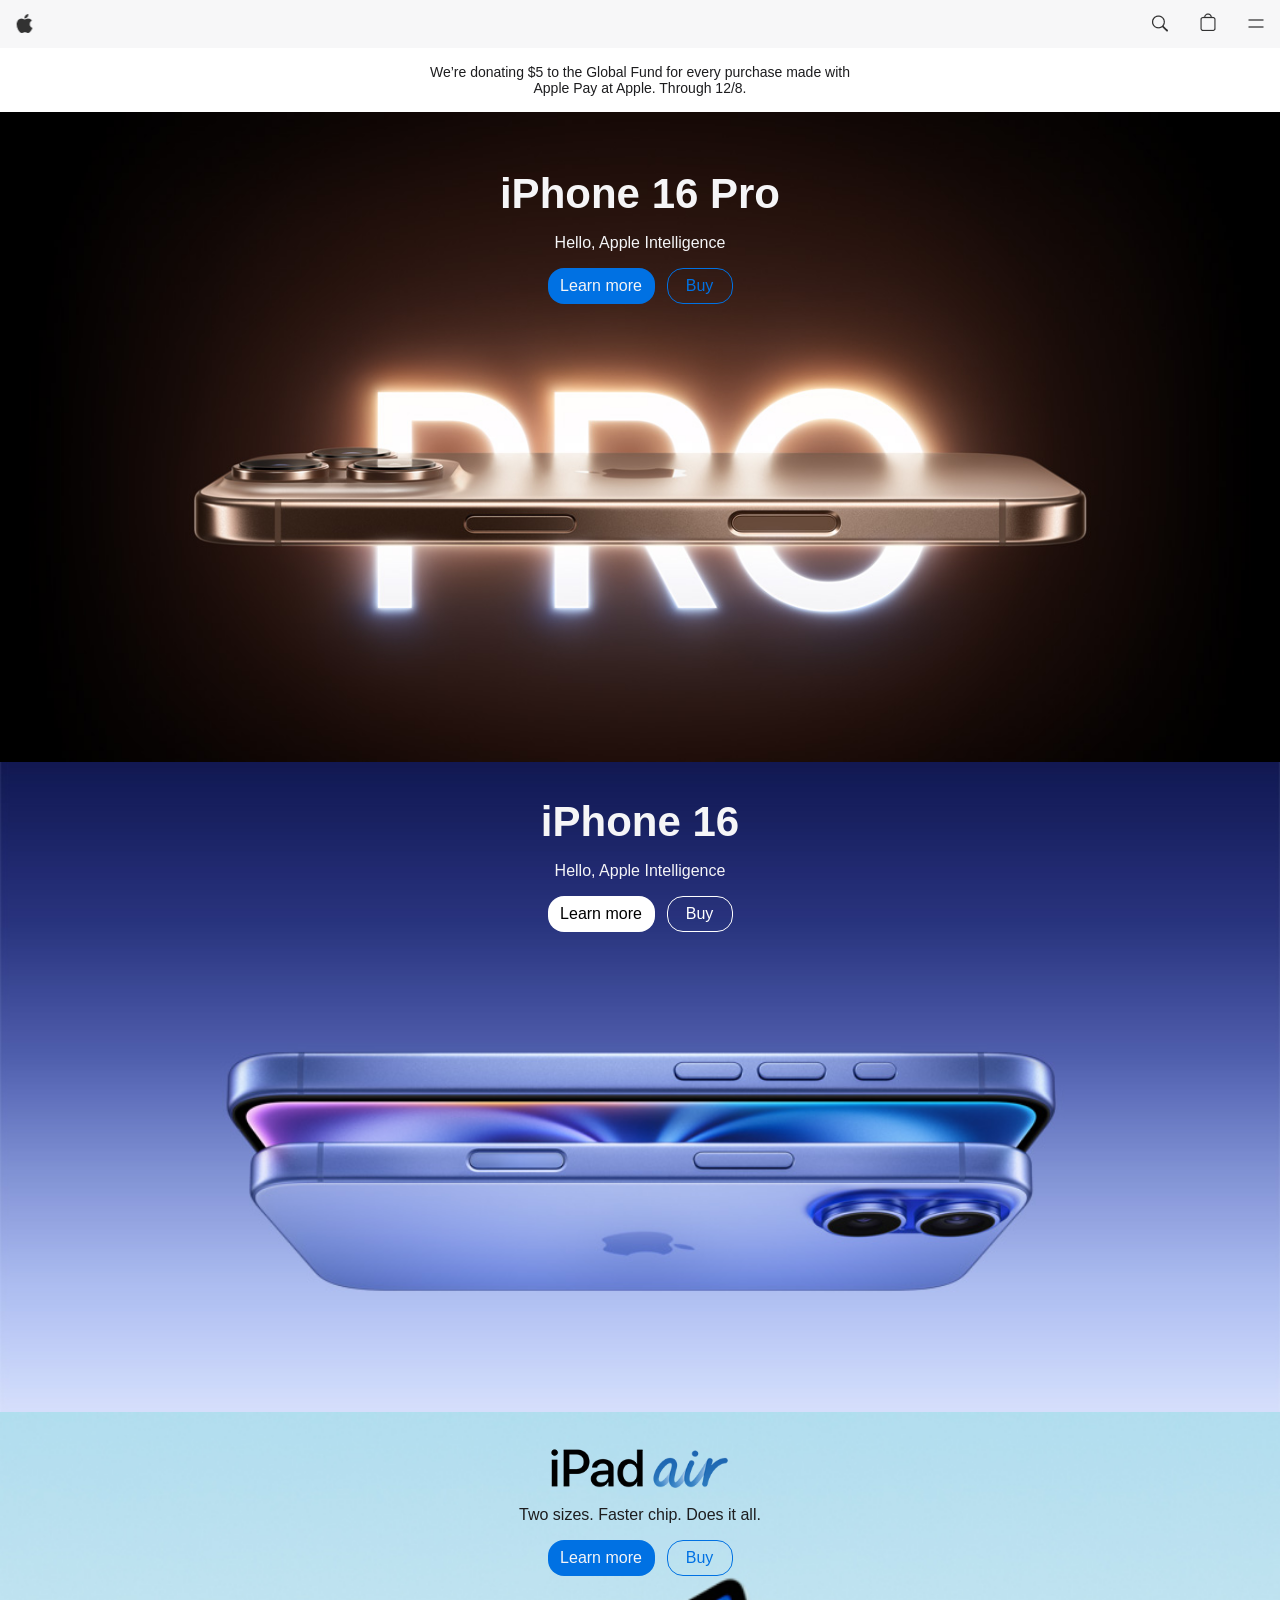
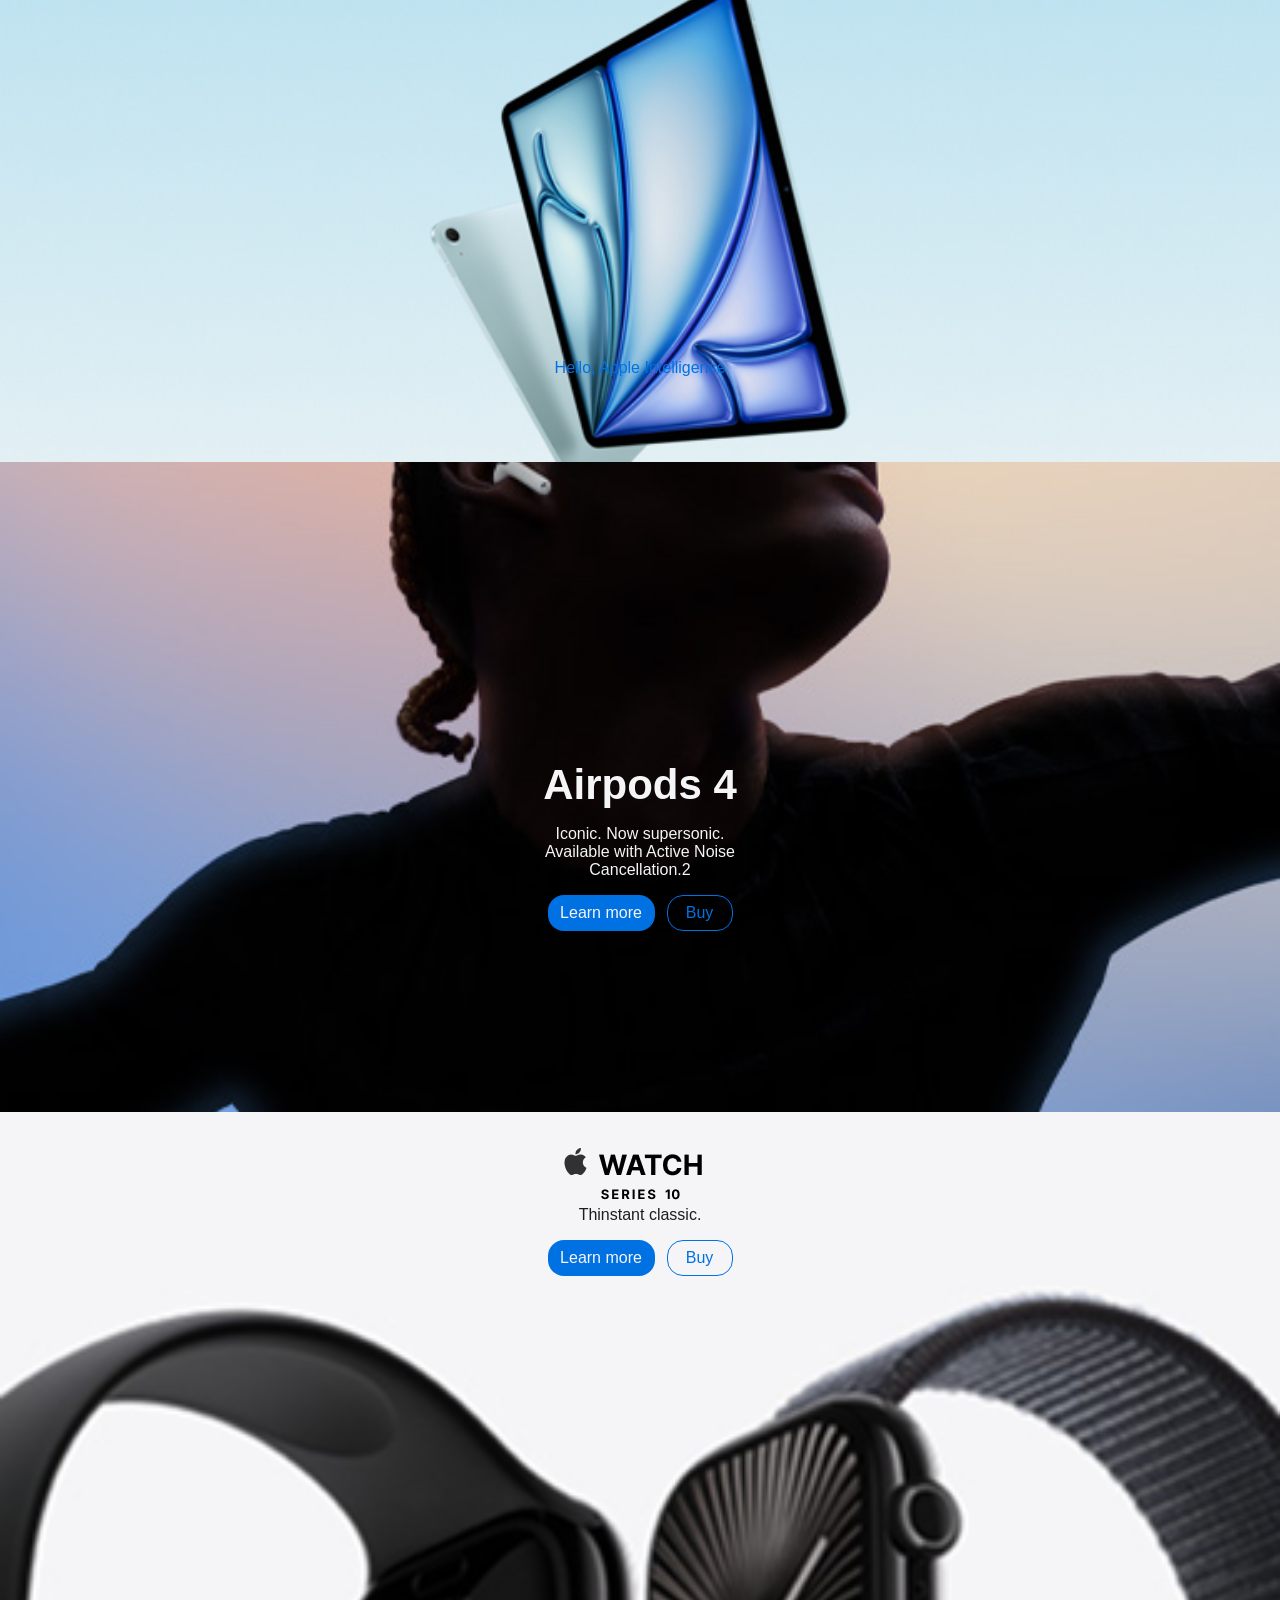
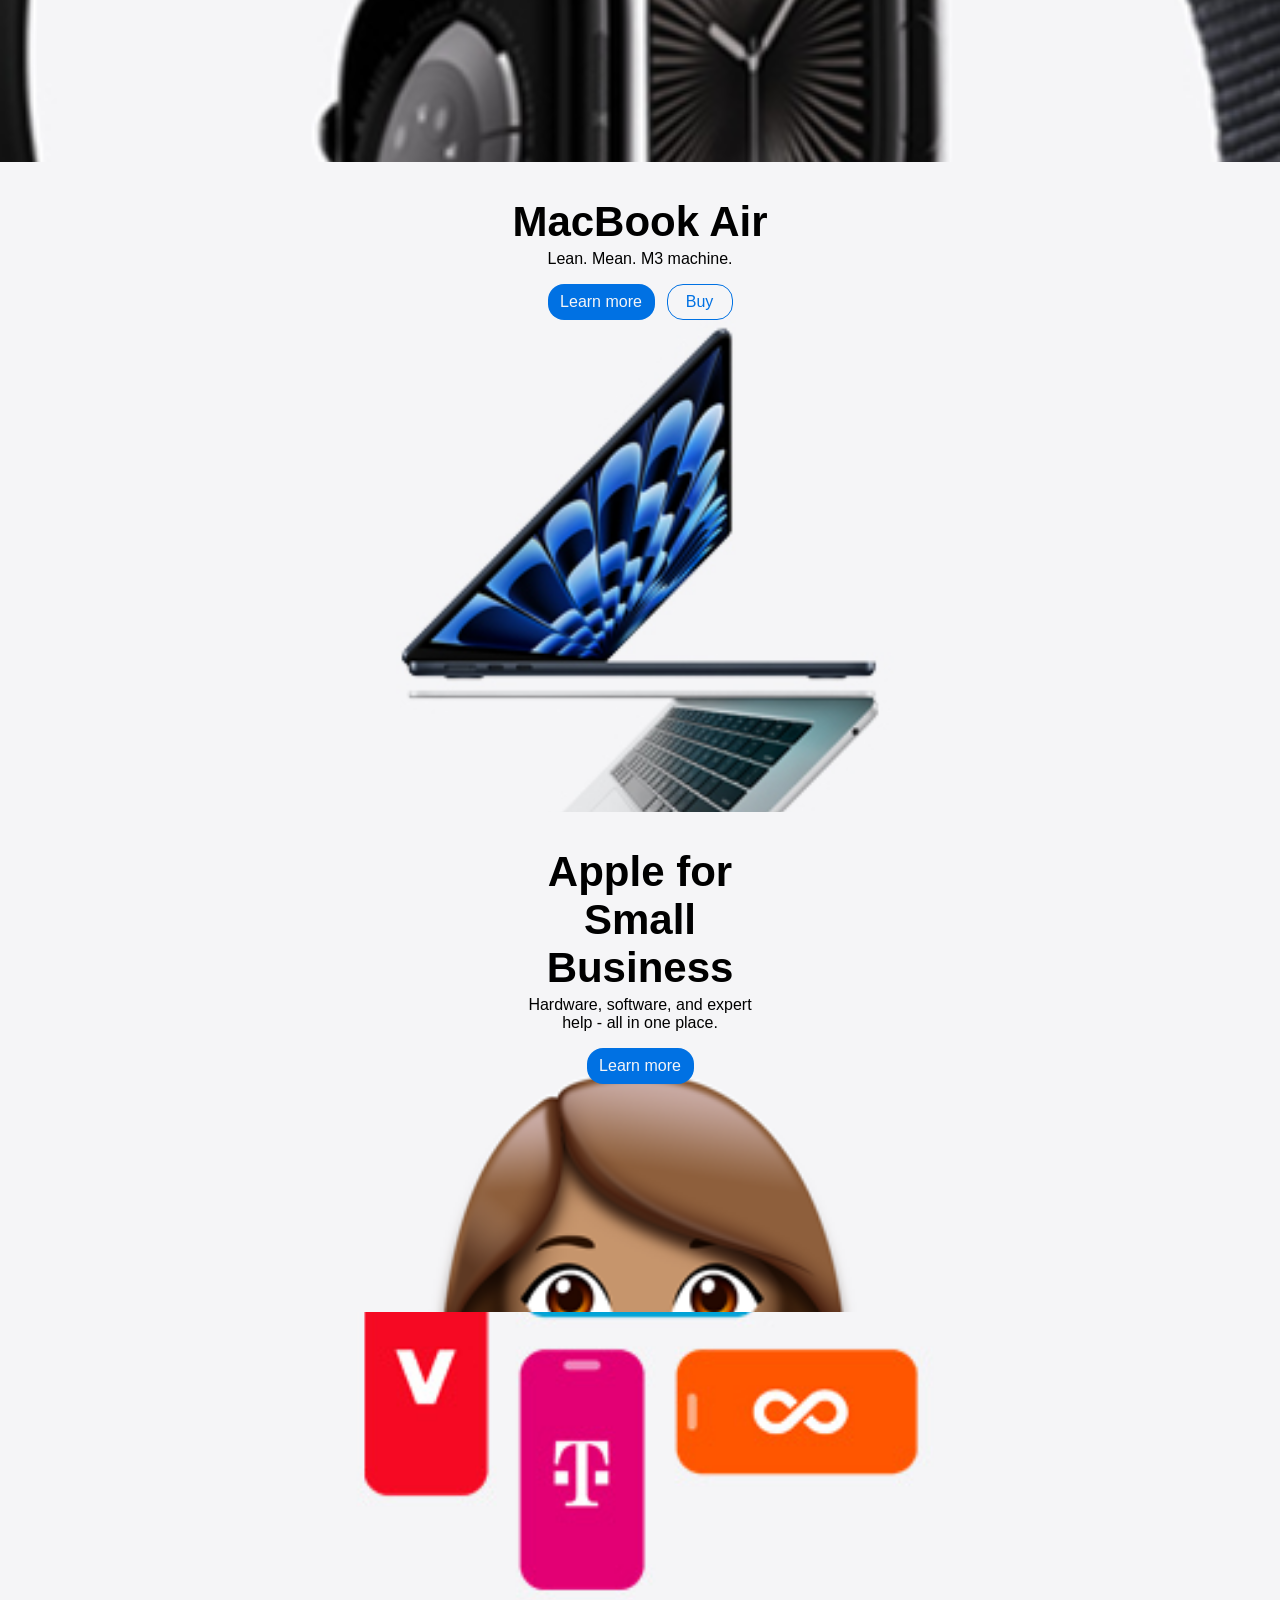
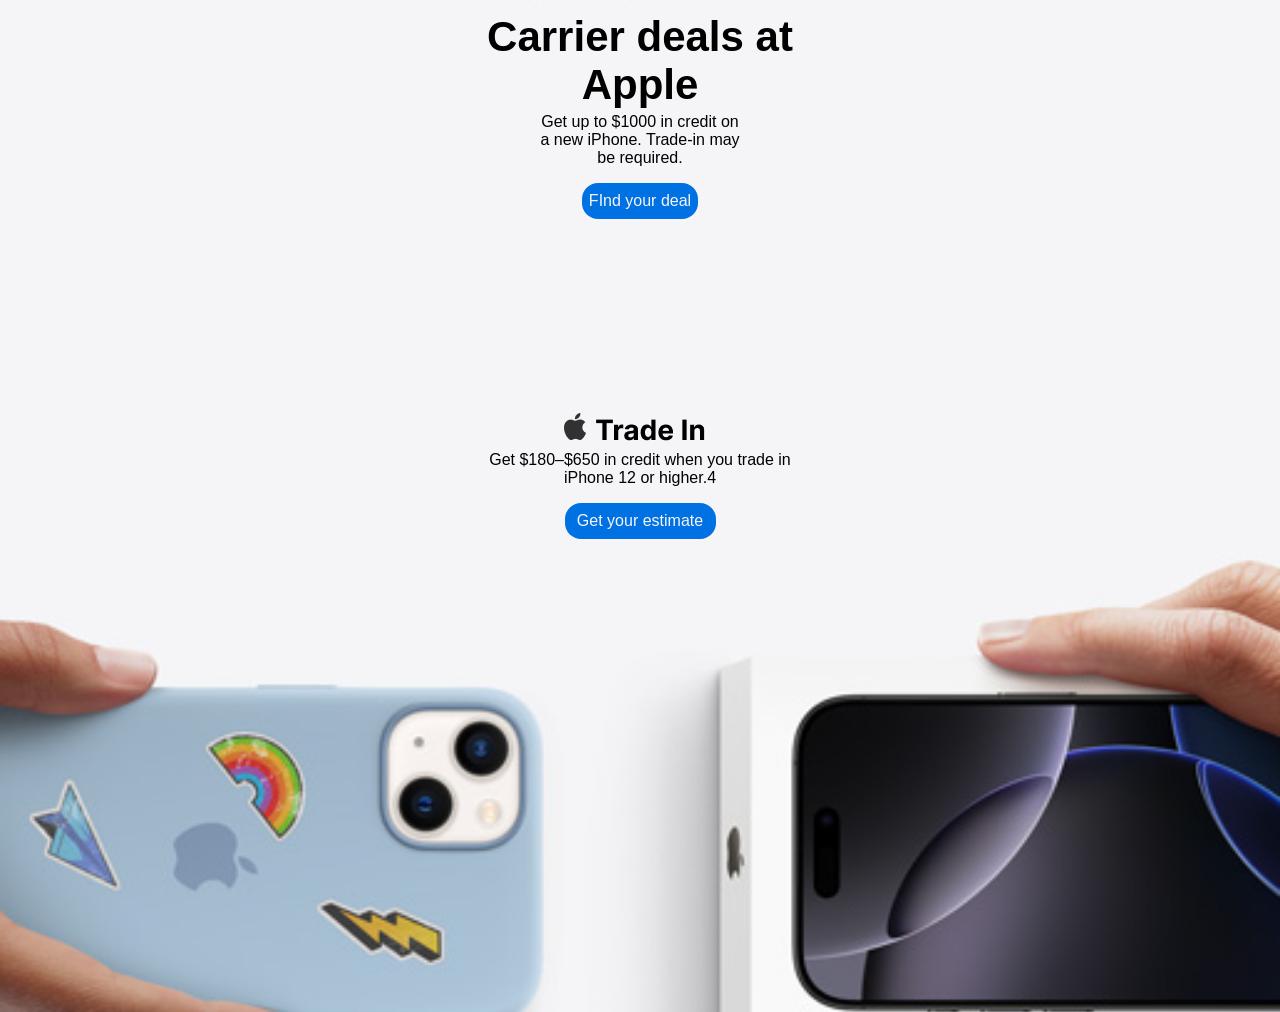
==== index.html @ 59b1d2ef "responsive" ====
<!DOCTYPE html>
<html lang="en">
  <head>
    <meta charset="UTF-8" />
    <meta name="viewport" content="width=device-width, initial-scale=1.0" />
    <title>Apple Web Application</title>
    <link rel="stylesheet" href="style.css" />
  </head>

  <body class="inter">
    <!-- NAVIGATION -->
    <div class="navigation">
      <img src="images/apple.png" alt="apple-logo" width="48px" height="48px" />
      <ul class="nav-menu">
        <li>Store</li>
        <li>Mac</li>
        <li>iPad</li>
        <li>iPhone</li>
        <li>Watch</li>
        <li>Vision</li>
        <li>Airpods</li>
        <li>TV & Home</li>
        <li>Entertainment</li>
        <li>Accessories</li>
        <li>Support</li>
      </ul>
      <div class="overlay">
        <img src="images/search.png" alt="search" width="48px" height="48px" />
        <img src="images/Item.png" alt="item" width="48px" height="48px" />
        <img
          src="images/lines.png"
          alt="lines"
          width="48px"
          height="48px"
          class="lines"
        />
      </div>
    </div>

    <!-- SECTION-1 -->
    <div class="section-1">
      <p>
        We’re donating $5 to the Global Fund for every purchase made with
        Apple Pay at Apple. Through 12/8.
      </p>
    </div>

    <!-- <div class="grid-container"> -->
      <!--SECTION-2 -->
      <div class="section-2">
        <div class="content-2">
          <h3>iPhone 16 Pro</h3>
          <p>Hello, Apple Intelligence</p>
        </div>
        <div class="button">
          <p class="learn">Learn more</p>
          <p class="buy">Buy</p>
        </div>
      </div>
      <!-- SECTION-3 -->
      <div class="section-3">
        <div class="content-3">
          <h3>iPhone 16</h3>
          <p>Hello, Apple Intelligence</p>
        </div>
        <div class="button">
          <p class="learn-3">Learn more</p>
          <p class="buy-3">Buy</p>
        </div>
      </div>
      <!--SECTION-4 -->
      <div class="section-4">
        <div class="content-4">
          <img
            src="images/ipad-air.png"
            alt="iPad-air"
            width="180px"
            height="42px"
          />
          <p>Two sizes. Faster chip. Does it all.</p>
        </div>
        <div class="button">
          <p class="learn">Learn more</p>
          <p class="buy">Buy</p>
        </div>
        <div class="hello-4">
          <p>Hello, Apple Intelligence</p>
        </div>

        <div class="subcontent-4">
          <div class="subcontent-4">
            <h3>Gift magic.</h3>
            <p>Make their holiday wish come true.</p>
          </div>
          <div class="button">
            <p class="learn-4">Shop gifts</p>
          </div>
        </div>
      </div>
      <!--SECTION-5 -->
      <div class="section-5">
        <div class="content-5">
          <h3>Airpods 4</h3>
          <p>
            Iconic. Now supersonic. Available with Active Noise Cancellation.2
          </p>
        </div>
        <div class="button">
          <p class="learn">Learn more</p>
          <p class="buy">Buy</p>
        </div>
        <!-- hidden airpods -->
        <div class="subcontent-5">
          <h3>Airpods Pro 2</h3>
          <p>Now with a Hearing Aid feature.2</p>
        </div>
        <div class="button-5">
          <p class="learn-5">Learn more</p>
          <p class="buy-5">Buy</p>
        </div>
      </div>
      <!--SECTION-6 -->
      <div class="section-6">
        <div class="content-6">
          <img src="images/iwatch.png" alt="Apple watch logo" height="54px" />
          <p>Thinstant classic.</p>
        </div>
        <div class="button">
          <p class="learn">Learn more</p>
          <p class="buy">Buy</p>
        </div>
      </div>
      <!--SECTION-7 -->
      <div class="section-7">
        <div class="content-7">
          <h3>MacBook Air</h3>
          <p>Lean. Mean. M3 machine.</p>
        </div>
        <div class="button">
          <p class="learn-7">Learn more</p>
          <p class="buy-7">Buy</p>
        </div>
      </div>
      <!-- SECTION-8 -->
      <div class="section-8">
        <div class="content-8">
          <h3>Apple for Small Business</h3>
          <p>Hardware, software, and expert help - all in one place.</p>
        </div>
        <div class="button">
          <p class="learn-7">Learn more</p>
        </div>
      </div>
      <!-- SECTION-9 -->
      <div class="section-9">
        <div class="content-9">
          <h3>Carrier deals at Apple</h3>
          <p>Get up to $1000 in credit on <br> a new iPhone. Trade-in may <br> be required.</p>
        </div>
        <div class="button">
          <p class="learn-9">FInd your deal</p>
        </div>
      </div>
      <!-- SECTION-10 -->
      <div class="section-10">
        <div class="content-10">
          <img src="images/trade-in.png" alt="trade in" height="34px">
          <p>Get $180–$650 in credit when you trade in iPhone 12 or higher.4</p>
        </div>
        <div class="button">
          <p class="learn-10">Get your estimate</p>
        </div>
      </div>
      <!-- SECTION-11 -->
      <div class="section-11">
        <div class="content-10">
          <img src="images/card.png" alt="card" height="34px">
          <p>Get up to 3% Daily Cash back with every purchase.</p>
        </div>
        <div class="button">
          <p class="learn-10">Learn more</p>
          <p class="buy-10">Apply now</p>
        </div>
      </div>
    </div>
  </body>
</html>
---- style.css ----
* {
  margin: 0;
  padding: 0;
  box-sizing: border-box;
}

.inter {
  font-family: "Inter", sans-serif;
  font-optical-sizing: auto;
}
/* GRID */
/* .grid-container {
  display: grid;
  background-color: #ffffff;
  padding: 12px; */
/* } */
/* .hidden-mobile {
  display: none;
}
.hidden-web {
  display: none;
} */
/* NAVIGATION */

.navigation {
  display: flex;
  width: 100%;
  height: 48px;
  justify-content: space-between;
  background-color: #f5f5f7cc;
}

.nav-menu {
  display: none;
}
.overlay {
  display: flex;
}
.lines {
  display: flex;
}
.section-1 {
  display: flex;
  width: 328px;
  text-align: center;
  align-items: center;
  justify-content: center;
  font-size: 14px;
  color: #1d1d1f;
  padding-top: 18px;
  padding-bottom: 12px;
  margin: 0 auto;
}
h3 {
  font-size: 30px;
}
/* p {
  font-size: 22px;
} */
.section-2 {
  display: flex;
  flex-direction: column;
  background-image: url(./images/bg-sec-2-mobile.jpg);
  background-position: center;
  background-size: cover;
  width: 100%;
  height: 500px;
  color: #f5f5f7;
  gap: 16px;
}
.content-2 {
  display: flex;
  flex-direction: column;
  text-align: center;
  align-items: center;
  justify-content: center;
  padding-top: 350px;
  gap: 16px;
}
.button {
  display: flex;
  text-align: center;
  align-items: center;
  justify-content: center;
  gap: 12px;
}
.learn {
  display: flex;
  background-color: #0071e3;
  width: 107px;
  height: 36px;
  border-radius: 16px;
  align-items: center;
  justify-content: center;
}
.buy {
  display: flex;
  border: 1px solid #0071e3;
  color: #0071e3;
  width: 66px;
  height: 36px;
  border-radius: 16px;
  align-items: center;
  justify-content: center;
}

/* SECTION-3 */
.section-3 {
  display: flex;
  flex-direction: column;
  background-image: url(./images/bg-sec-3-mobile.png);
  background-position: center;
  background-size: cover;
  width: 100%;
  height: 500px;
  color: #f5f5f7;
  gap: 16px;
}
.content-3 {
  display: flex;
  flex-direction: column;
  text-align: center;
  align-items: center;
  justify-content: center;
  padding-top: 36px;
  gap: 16px;
}
.learn-3 {
  display: flex;
  background-color: #ffffff;
  color: black;
  width: 107px;
  height: 36px;
  border-radius: 16px;
  align-items: center;
  justify-content: center;
}
.buy-3 {
  display: flex;
  border: 1px solid #ffffff;
  color: #ffffff;
  width: 66px;
  height: 36px;
  border-radius: 16px;
  align-items: center;
  justify-content: center;
}
/* SECTION-4 */
.section-4 {
  display: flex;
  flex-direction: column;
  background-image: url(./images/bg-sec-4-mobile.png);
  background-position: center;
  background-size: cover;
  width: 100%;
  height: 500px;
  color: #f5f5f7;
  gap: 16px;
}
.content-4 {
  display: flex;
  color: #1d1d1f;
  flex-direction: column;
  text-align: center;
  align-items: center;
  justify-content: center;
  padding-top: 36px;
  gap: 16px;
}
.hello-4 {
  display: flex;
  text-align: center;
  align-items: center;
  justify-content: center;
  padding-top: 276px;
  color: #0071e3;
}
.subcontent-4 {
  display: none;
}
.subcontent-4 {
  display: none;
  color: #1d1d1f;
  flex-direction: column;
  text-align: center;
  align-items: center;
  justify-content: center;
  padding-top: 206px;
  gap: 16px;
}
.learn-4 {
  display: flex;
  background-color: #0071e3;
  width: 107px;
  height: 36px;
  color: white;
  border-radius: 16px;
  align-items: center;
  justify-content: center;
}
.subcontent-5 {
  display: none;
  /* color: #1d1d1f; */
  flex-direction: column;
  text-align: center;
  align-items: center;
  justify-content: center;
  padding-top: 450px;
  gap: 16px;
}
/* SECTION-5 */
.section-5 {
  display: flex;
  flex-direction: column;
  background-image: url(./images/bg-sec-5-mobile.png);
  background-position: center;
  background-size: cover;
  width: 100%;
  height: 500px;
  color: #f5f5f7;
  gap: 16px;
}
.content-5 {
  display: flex;
  flex-direction: column;
  width: 241px;
  text-align: center;
  align-items: center;
  justify-content: center;
  padding-top: 299px;
  margin: 0 auto;
  gap: 16px;
}

.button-5 {
  display: none;
  text-align: center;
  align-items: center;
  justify-content: center;
  gap: 12px;
}
.learn-5 {
  display: none;
  background-color: #0071e3;
  width: 107px;
  height: 36px;
  border-radius: 16px;
  align-items: center;
  justify-content: center;
}
.buy-5 {
  display: none;
  border: 1px solid #0071e3;
  color: #0071e3;
  width: 66px;
  height: 36px;
  border-radius: 16px;
  align-items: center;
  justify-content: center;
}
/* SECTION-6 */
.section-6 {
  display: flex;
  flex-direction: column;
  background-image: url(./images/bg-sec-6-mobile.png);
  background-position: center;
  background-size: cover;
  width: 100%;
  height: 500px;
  color: #f5f5f7;
  gap: 16px;
}
.content-6 {
  display: flex;
  color: #1d1d1f;
  flex-direction: column;
  text-align: center;
  align-items: center;
  justify-content: center;
  padding-top: 36px;
  gap: 4px;
}
/* SECTION-7 */
.section-7 {
  display: flex;
  flex-direction: column;
  background-image: url(./images/bg-sec-7-mobile.jpg);
  background-position: center;
  background-size: cover;
  width: 100%;
  height: 500px;
  /* color: #1d1d1f; */
  gap: 16px;
}
.content-7 {
  display: flex;
  flex-direction: column;
  text-align: center;
  align-items: center;
  justify-content: center;
  padding-top: 36px;
  gap: 4px;
}
.button {
  display: flex;
  text-align: center;
  align-items: center;
  justify-content: center;
  gap: 12px;
}
.learn-7 {
  display: flex;
  background-color: #0071e3;
  width: 107px;
  height: 36px;
  color: #f5f5f7;
  border-radius: 16px;
  align-items: center;
  justify-content: center;
}
.buy-7 {
  display: flex;
  border: 1px solid #0071e3;
  color: #0071e3;
  width: 66px;
  height: 36px;
  border-radius: 16px;
  align-items: center;
  justify-content: center;
}
/* SECTION-8 */
.section-8 {
  display: flex;
  flex-direction: column;
  background-image: url(./images/bg-sec-8-mobile.png);
  background-position: center;
  background-size: cover;
  width: 100%;
  height: 500px;
  /* color: #1d1d1f; */
  gap: 16px;
}
.content-8 {
  display: flex;
  width: 257px;
  flex-direction: column;
  text-align: center;
  align-items: center;
  justify-content: center;
  padding-top: 36px;
  margin: 0 auto;
  gap: 4px;
}

/* SECTION-9 */
.section-9 {
  display: flex;
  flex-direction: column;
  background-image: url(./images/bg-sec-9-mobile.jpg);
  background-position: center;
  background-size: cover;
  width: 100%;
  height: 500px;
  /* color: #1d1d1f; */
  gap: 16px;
}
.content-9 {
  display: flex;
  width: 314px;
  flex-direction: column;
  text-align: center;
  align-items: center;
  justify-content: center;
  padding-top: 301px;
  margin: 0 auto;
  gap: 4px;
}
.learn-9 {
  display: flex;
  background-color: #0071e3;
  width: 116px;
  height: 36px;
  color: #f5f5f7;
  border-radius: 16px;
  align-items: center;
  justify-content: center;
}
/* SECTION-10 */
.section-10 {
  display: flex;
  flex-direction: column;
  background-image: url(./images/bg-sec-10-mobile.jpg);
  background-position: center;
  background-size: cover;
  width: 100%;
  height: 500px;
  /* color: #1d1d1f; */
  gap: 16px;
}
.content-10 {
  display: flex;
  width: 314px;
  flex-direction: column;
  text-align: center;
  align-items: center;
  justify-content: center;
  padding-top: 51px;
  margin: 0 auto;
  gap: 4px;
}
.learn-10 {
  display: flex;
  background-color: #0071e3;
  width: 151px;
  height: 36px;
  color: #f5f5f7;
  border-radius: 16px;
  align-items: center;
  justify-content: center;
}
/* SECTION-11 */
.section-11 {
  display: none;
  flex-direction: column;
  background-image: url(./images/bg-sec-11-web.jpg);
  background-position: center;
  background-size: cover;
  width: 100%;
  height: 500px;
  /* color: #1d1d1f; */
  gap: 16px;
}
.buy-10 {
  display: flex;
  border: 1px solid #0071e3;
  color: #0071e3;
  width: 112px;
  height: 36px;
  border-radius: 16px;
  align-items: center;
  justify-content: center;
}
/* MEDIA-PAD*/

@media only screen and (min-width: 700px) {
  .grid-container {
    margin: 0 auto;
    grid-template-columns: auto auto;
  }

  .section-1 {
    display: flex;
    width: 444px;
    justify-content: center;
    align-items: center;
    padding: 16px 10px 16px 10px;
    margin: 0 auto;
  }
  .section-2 {
    display: flex;
    flex-direction: column;
    background-image: url(./images/bg-sec-2-web.jpg);
    background-position: center;
    background-size: cover;
    width: 100%;
    height: 650px;
    gap: 16px;
  }
  .content-2 {
    display: flex;
    flex-direction: column;
    text-align: center;
    align-items: center;
    justify-content: center;
    padding-top: 58px;
  }
  .section-3 {
    display: flex;
    flex-direction: column;
    background-image: url(./images/bg-sec-3-pad.jpg);
    background-position: center;
    background-size: cover;
    width: 100%;
    height: 650px;
    color: #f5f5f7;
    gap: 16px;
  }
  .section-4 {
    display: flex;
    flex-direction: column;
    background-image: url(./images/bg-sec-4-pad.png);
    background-position: center;
    background-size: cover;
    width: 100%;
    height: 650px;
    color: #f5f5f7;
    gap: 16px;
  }
  h3 {
    font-size: 42px;
  }
  /* helllllooooo intelligence padidingngn */
  .hello-4 {
    display: flex;
    text-align: center;
    align-items: center;
    justify-content: center;
    padding-top: 367px;
    color: #0071e3;
  }
  .subcontent-4 {
    display: none;
  }
  .section-5 {
    display: flex;
    flex-direction: column;
    background-image: url(./images/bg-sec-5-pad.jpg);
    background-position: center;
    background-size: cover;
    width: 100%;
    height: 650px;
    color: #f5f5f7;
    gap: 16px;
  }
  .subcontent-5 {
    display: none;
  }
  .button-5 {
    display: none;
  }
  .section-6 {
    display: flex;
    flex-direction: column;
    background-image: url(./images/bg-sec-6-mobile.png);
    background-position: center;
    background-size: cover;
    width: 100%;
    height: 650px;
    color: #f5f5f7;
    gap: 16px;
  }
  .hidden-web {
    display: none;
  }
  .section-7 {
    display: flex;
    flex-direction: column;
    background-image: url(./images/bg-sec-7-pad.jpg);
    background-position: center;
    background-size: cover;
    width: 100%;
    height: 650px;
    /* color: #1d1d1f; */
    gap: 16px;
  }
  .section-8 {
    display: flex;
    flex-direction: column;
    background-image: url(./images/bg-sec-8-mobile.png);
    background-position: center;
    background-size: cover;
    width: 100%;
    height: 500px;
    /* color: #1d1d1f; */
    gap: 16px;
  }
  .section-9 {
    display: flex;
    flex-direction: column;
    background-image: url(./images/bg-sec-9-mobile.jpg);
    background-position: center;
    background-size: cover;
    width: 100%;
    height: 650px;
    /* color: #1d1d1f; */
    gap: 16px;
  }
  .section-10 {
    display: flex;
    flex-direction: column;
    background-image: url(./images/bg-sec-10-mobile.jpg);
    background-position: center;
    background-size: cover;
    width: 100%;
    height: 650px;
    /* color: #1d1d1f; */
    gap: 16px;
  }
  .section-11 {
    display: none;
  }
}
/* MEDIA-WEB */

@media only screen and (min-width: 1920px) {
  .container {
    width: 100%;
    margin: 0 auto;
  }
  .nav-menu {
    list-style: none;
    display: flex;
    gap: 24px;
    align-items: center;
  }
  .lines {
    display: none;
  }
  .section-1 {
    display: flex;
    align-items: center;
    justify-content: center;
    margin: 0 auto;
    width: 100%;
  }
  .section-2 {
    display: flex;
    flex-direction: column;
    background-image: url(./images/bg-sec-2-web.jpg);
    background-position: center;
    background-size: cover;
    width: 100%;
    height: 692px;
  }
  .content-2 {
    display: flex;
    flex-direction: column;
    text-align: center;
    align-items: center;
    justify-content: center;
    padding-top: 55px;
    gap: 16px;
  }
  .section-3 {
    display: flex;
    flex-direction: column;
    background-image: url(./images/bg-sec-3-web.jpg);
    background-position: center;
    background-size: cover;
    width: 100%;
    height: 650px;
    color: #f5f5f7;
    gap: 16px;
  }
  .section-4 {
    display: flex;
    flex-direction: column;
    background-image: url(./images/bg-sec-4-web.png);
    background-position: center;
    background-size: cover;
    width: 100%;
    height: 650px;
    color: #f5f5f7;
    gap: 16px;
  }
  h3 {
    font-size: 52px;
  }
  .content-4 {
    display: none;
  }
  .learn {
    display: none;
  }
  .buy {
    display: none;
  }
  .hello-4 {
    display: none;
  }
  .subcontent-4 {
    display: flex;
  }
  .section-5 {
    display: flex;
    flex-direction: column;
    background-image: url(./images/bg-sec-5-web.jpg);
    background-position: center;
    background-size: cover;
    width: 100%;
    height: 650px;
    color: #f5f5f7;
    gap: 16px;
  }
  .content-5 {
    display: none;
    flex-direction: column;
    width: 241px;
    text-align: center;
    align-items: center;
    justify-content: center;
    padding-top: 450px;
    margin: 0 auto;
    gap: 16px;
  }
  .subcontent-5 {
    display: flex;
  }
  .button-5 {
    display: flex;
  }
  .buy-5 {
    display: flex;
  }
  .learn-5 {
    display: flex;
  }
  .section-6 {
    display: flex;
    flex-direction: column;
    background-image: url(./images/bg-sec-6-web.jpg);
    background-position: center;
    background-size: cover;
    width: 100%;
    height: 650px;
    color: #f5f5f7;
    gap: 16px;
  }
  .hidden-web {
    display: none;
  }
  .section-7 {
    display: flex;
    flex-direction: column;
    background-image: url(./images/bg-sec-7-web.jpg);
    background-position: center;
    background-size: cover;
    width: 100%;
    height: 650px;
    /* color: #1d1d1f; */
    gap: 16px;
  }
  .section-8 {
    display: none;
  }
  .section-9 {
    display: none;
  }
  .section-10 {
    display: flex;
    flex-direction: column;
    background-image: url(./images/bg-sec-10-web.jpg);
    background-position: center;
    background-size: cover;
    width: 100%;
    height: 650px;
    gap: 16px;
  }
  .section-11 {
    display: flex;
    flex-direction: column;
    background-image: url(./images/bg-sec-11-web.jpg);
    background-position: center;
    background-size: cover;
    width: 100%;
    height: 650px;
    /* color: #1d1d1f; */
    gap: 16px;
  }
  .section-4 {
    display: flex;
    flex-direction: column;
    background-image: url(./images/bg-sec-4-web.png);
    background-position: center;
    background-size: cover;
    width: 100%;
    height: 650px;
    color: #f5f5f7;
    gap: 16px;
  }
}
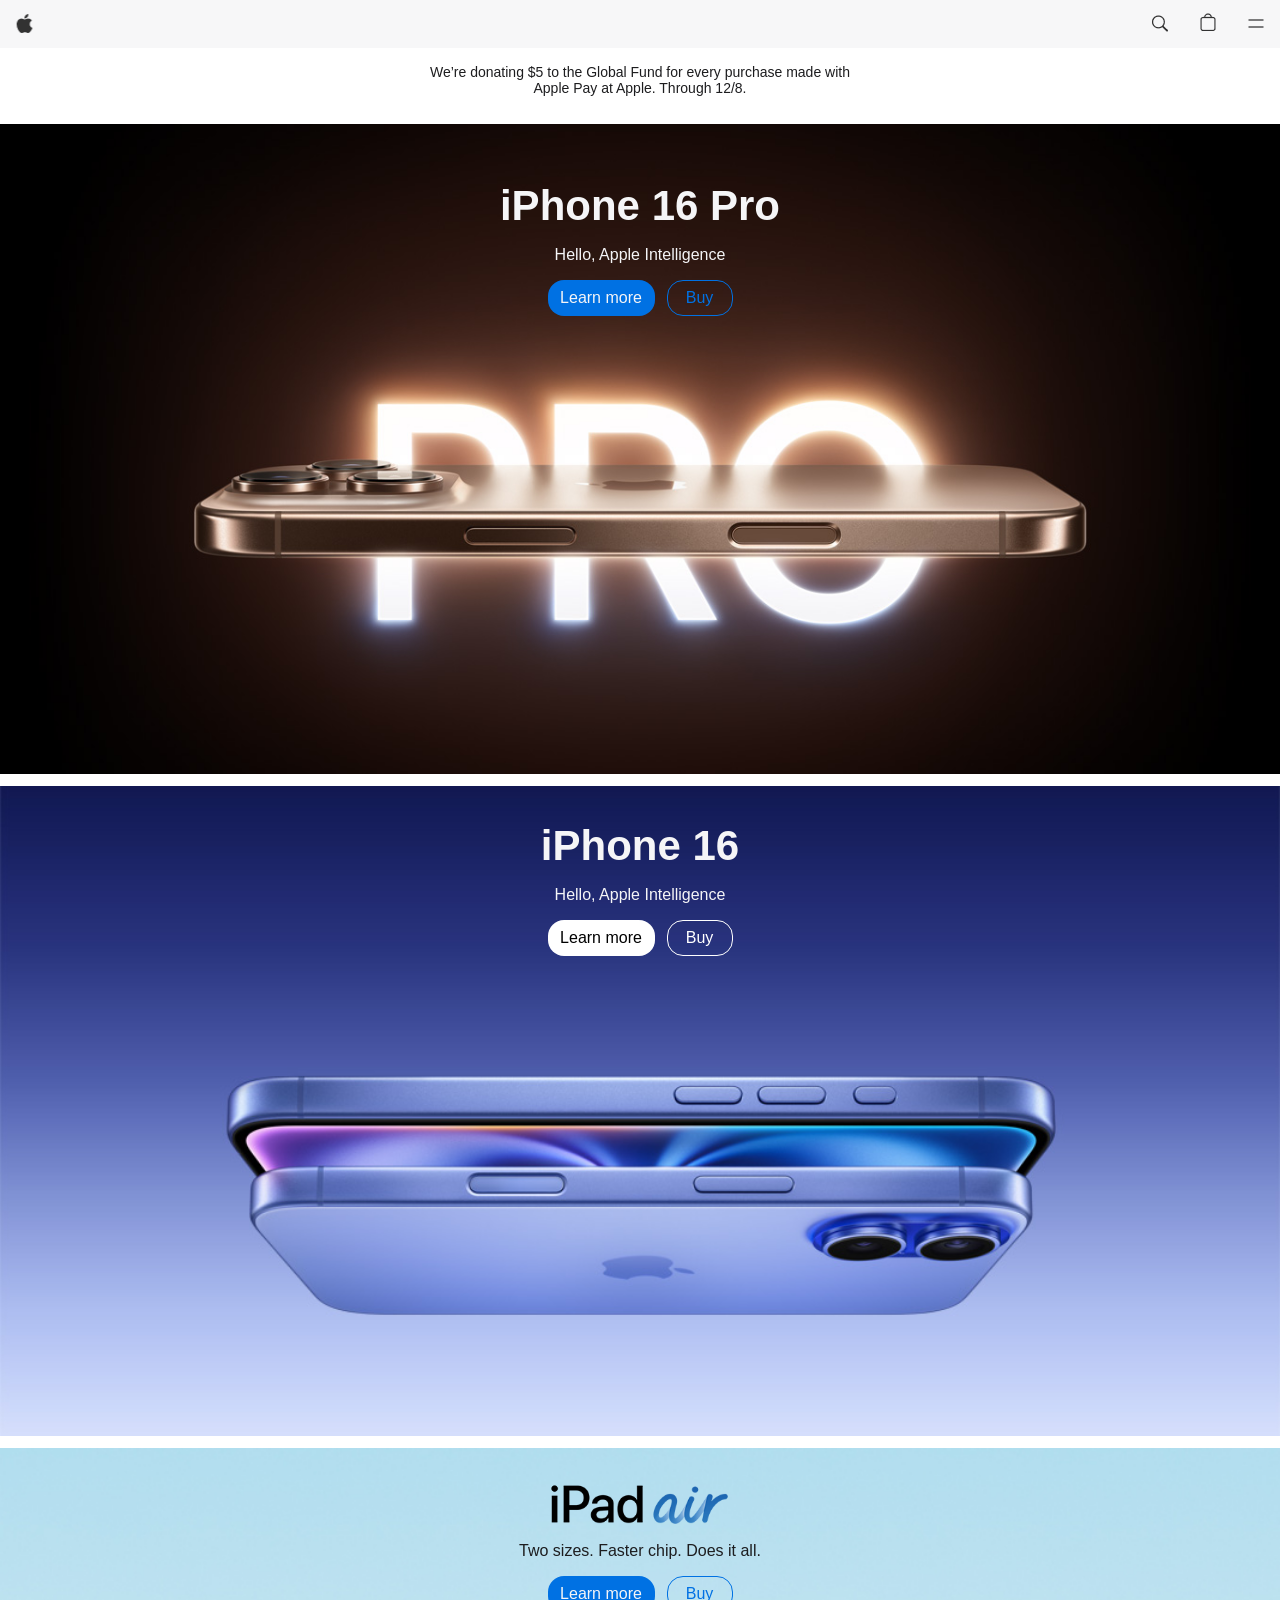
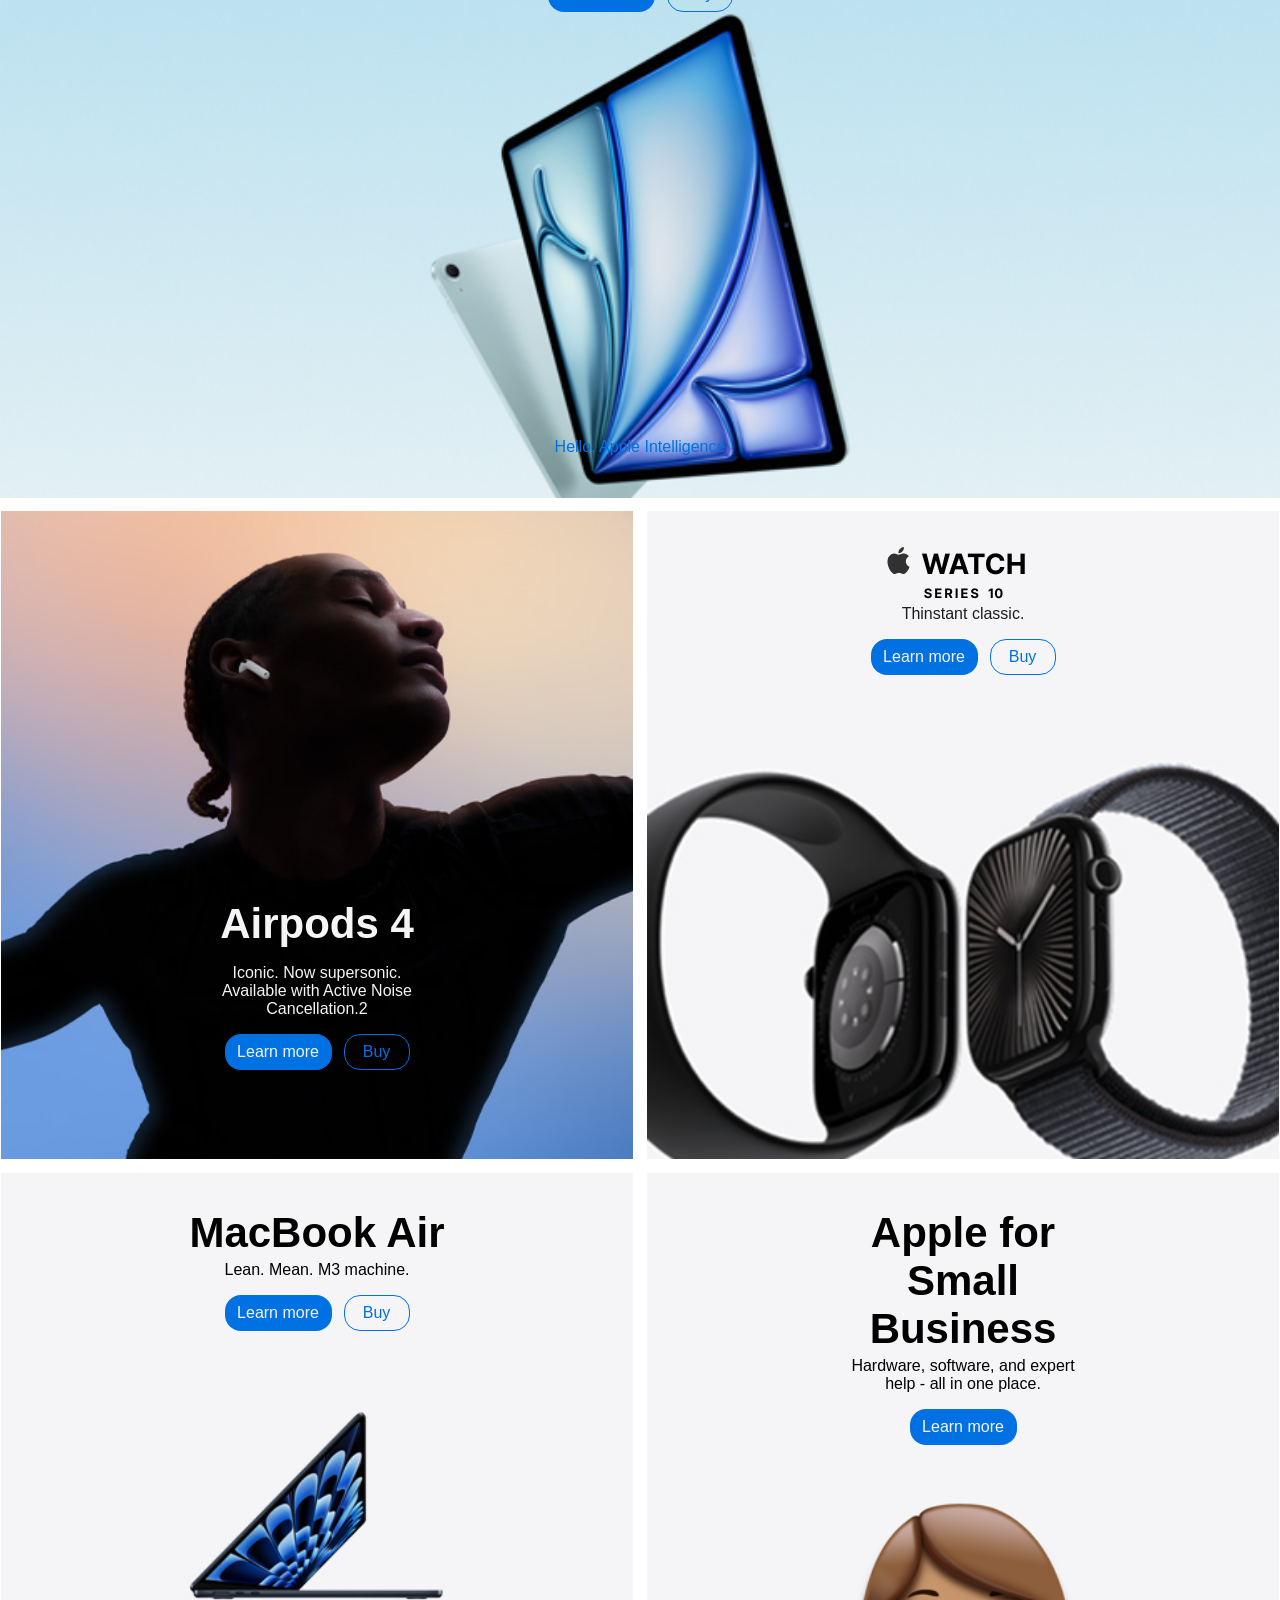
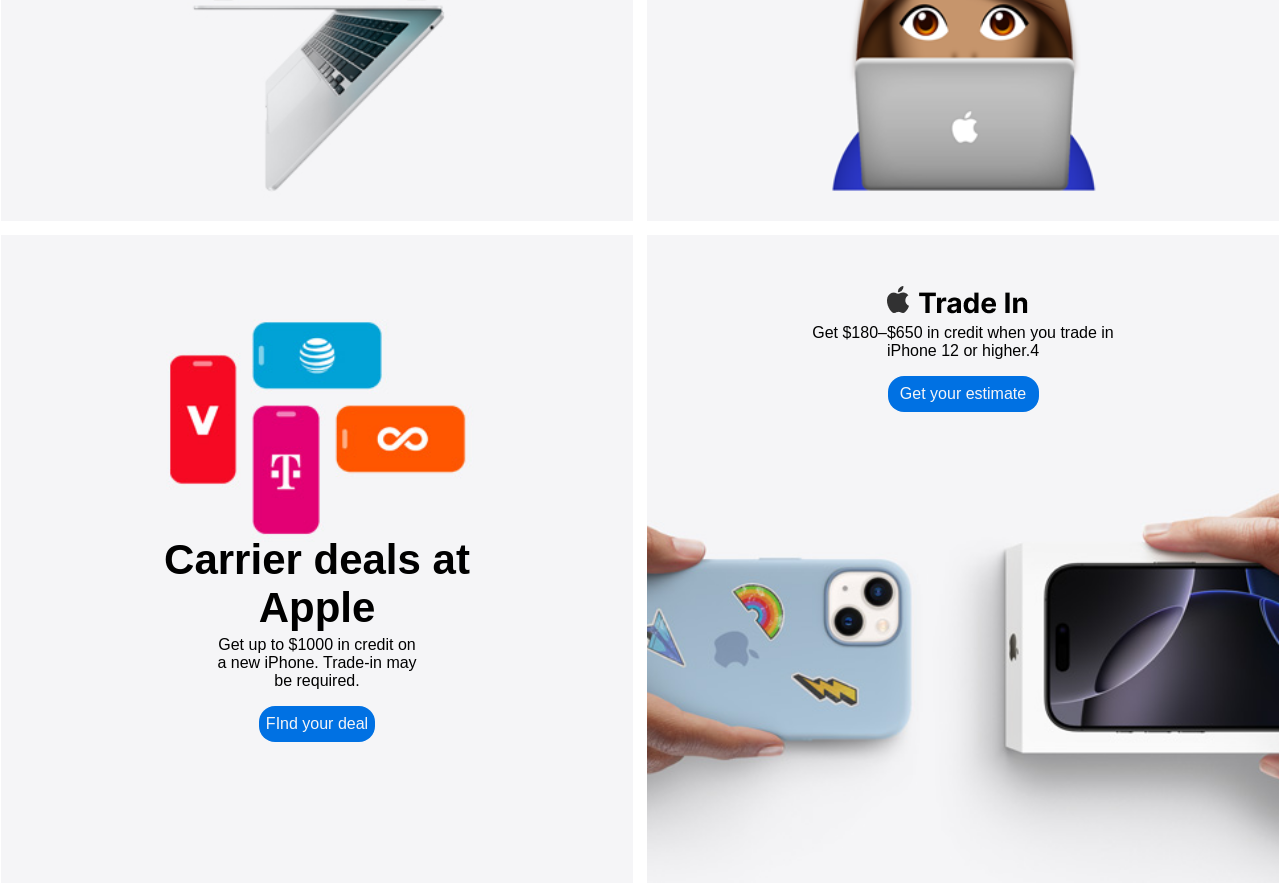
==== commit 7e2ad3aa: "grid" ====
--- a/index.html
+++ b/index.html
@@ -45,60 +45,61 @@
       </p>
     </div>
 
-    <!-- <div class="grid-container"> -->
-      <!--SECTION-2 -->
-      <div class="section-2">
-        <div class="content-2">
-          <h3>iPhone 16 Pro</h3>
-          <p>Hello, Apple Intelligence</p>
+    <!--SECTION-2 -->
+    <div class="margin section-2">
+      <div class="content-2">
+        <h3>iPhone 16 Pro</h3>
+        <p>Hello, Apple Intelligence</p>
+      </div>
+      <div class="button">
+        <p class="learn">Learn more</p>
+        <p class="buy">Buy</p>
+      </div>
+    </div>
+    <!-- SECTION-3 -->
+    <div class="margin section-3">
+      <div class="content-3">
+        <h3>iPhone 16</h3>
+        <p>Hello, Apple Intelligence</p>
+      </div>
+      <div class="button">
+        <p class="learn-3">Learn more</p>
+        <p class="buy-3">Buy</p>
+      </div>
+    </div>
+    <!--SECTION-4 -->
+    <div class="margin section-4">
+      <div class="content-4">
+        <img
+          src="images/ipad-air.png"
+          alt="iPad-air"
+          width="180px"
+          height="42px"
+        />
+        <p>Two sizes. Faster chip. Does it all.</p>
+      </div>
+      <div class="button">
+        <p class="learn">Learn more</p>
+        <p class="buy">Buy</p>
+      </div>
+      <div class="hello-4">
+        <p>Hello, Apple Intelligence</p>
+      </div>
+
+      <div class="subcontent-4">
+        <div class="subcontent-4">
+          <h3>Gift magic.</h3>
+          <p>Make their holiday wish come true.</p>
         </div>
         <div class="button">
-          <p class="learn">Learn more</p>
-          <p class="buy">Buy</p>
+          <p class="learn-4">Shop gifts</p>
         </div>
       </div>
-      <!-- SECTION-3 -->
-      <div class="section-3">
-        <div class="content-3">
-          <h3>iPhone 16</h3>
-          <p>Hello, Apple Intelligence</p>
-        </div>
-        <div class="button">
-          <p class="learn-3">Learn more</p>
-          <p class="buy-3">Buy</p>
-        </div>
-      </div>
-      <!--SECTION-4 -->
-      <div class="section-4">
-        <div class="content-4">
-          <img
-            src="images/ipad-air.png"
-            alt="iPad-air"
-            width="180px"
-            height="42px"
-          />
-          <p>Two sizes. Faster chip. Does it all.</p>
-        </div>
-        <div class="button">
-          <p class="learn">Learn more</p>
-          <p class="buy">Buy</p>
-        </div>
-        <div class="hello-4">
-          <p>Hello, Apple Intelligence</p>
-        </div>
+    </div>
 
-        <div class="subcontent-4">
-          <div class="subcontent-4">
-            <h3>Gift magic.</h3>
-            <p>Make their holiday wish come true.</p>
-          </div>
-          <div class="button">
-            <p class="learn-4">Shop gifts</p>
-          </div>
-        </div>
-      </div>
+    <div class="grid-container">
       <!--SECTION-5 -->
-      <div class="section-5">
+      <div class="card section-5">
         <div class="content-5">
           <h3>Airpods 4</h3>
           <p>
@@ -120,7 +121,7 @@
         </div>
       </div>
       <!--SECTION-6 -->
-      <div class="section-6">
+      <div class="card section-6">
         <div class="content-6">
           <img src="images/iwatch.png" alt="Apple watch logo" height="54px" />
           <p>Thinstant classic.</p>
@@ -131,7 +132,7 @@
         </div>
       </div>
       <!--SECTION-7 -->
-      <div class="section-7">
+      <div class="card section-7">
         <div class="content-7">
           <h3>MacBook Air</h3>
           <p>Lean. Mean. M3 machine.</p>
@@ -142,7 +143,7 @@
         </div>
       </div>
       <!-- SECTION-8 -->
-      <div class="section-8">
+      <div class="card section-8">
         <div class="content-8">
           <h3>Apple for Small Business</h3>
           <p>Hardware, software, and expert help - all in one place.</p>
@@ -152,19 +153,23 @@
         </div>
       </div>
       <!-- SECTION-9 -->
-      <div class="section-9">
+      <div class="card section-9">
         <div class="content-9">
           <h3>Carrier deals at Apple</h3>
-          <p>Get up to $1000 in credit on <br> a new iPhone. Trade-in may <br> be required.</p>
+          <p>
+            Get up to $1000 in credit on <br />
+            a new iPhone. Trade-in may <br />
+            be required.
+          </p>
         </div>
         <div class="button">
           <p class="learn-9">FInd your deal</p>
         </div>
       </div>
       <!-- SECTION-10 -->
-      <div class="section-10">
+      <div class="card section-10">
         <div class="content-10">
-          <img src="images/trade-in.png" alt="trade in" height="34px">
+          <img src="images/trade-in.png" alt="trade in" height="34px" />
           <p>Get $180–$650 in credit when you trade in iPhone 12 or higher.4</p>
         </div>
         <div class="button">
@@ -172,9 +177,9 @@
         </div>
       </div>
       <!-- SECTION-11 -->
-      <div class="section-11">
+      <div class="card section-11">
         <div class="content-10">
-          <img src="images/card.png" alt="card" height="34px">
+          <img src="images/card.png" alt="card" height="34px" />
           <p>Get up to 3% Daily Cash back with every purchase.</p>
         </div>
         <div class="button">
--- a/style.css
+++ b/style.css
@@ -8,18 +8,26 @@
   font-family: "Inter", sans-serif;
   font-optical-sizing: auto;
 }
+.margin {
+  margin: 12px 0;
+}
 /* GRID */
-/* .grid-container {
+.grid-container {
   display: grid;
   background-color: #ffffff;
-  padding: 12px; */
-/* } */
-/* .hidden-mobile {
+  gap: 12px;
+}
+.card {
+  background-color: #f1f1f1;
+  border: 1px solid white;
+}
+.hidden-mobile {
   display: none;
 }
 .hidden-web {
   display: none;
-} */
+}
+
 /* NAVIGATION */
 
 .navigation {
@@ -227,7 +235,7 @@
   text-align: center;
   align-items: center;
   justify-content: center;
-  padding-top: 299px;
+  padding-top: 289px;
   margin: 0 auto;
   gap: 16px;
 }
@@ -505,7 +513,7 @@
     text-align: center;
     align-items: center;
     justify-content: center;
-    padding-top: 367px;
+    padding-top: 410px;
     color: #0071e3;
   }
   .subcontent-4 {
@@ -522,6 +530,17 @@
     color: #f5f5f7;
     gap: 16px;
   }
+  .content-5 {
+    display: flex;
+    flex-direction: column;
+    width: 241px;
+    text-align: center;
+    align-items: center;
+    justify-content: center;
+    padding-top: 389px;
+    margin: 0 auto;
+    gap: 16px;
+  }
   .subcontent-5 {
     display: none;
   }
@@ -539,55 +558,62 @@
     color: #f5f5f7;
     gap: 16px;
   }
+
+  .section-7 {
+    display: flex;
+    flex-direction: column;
+    background-image: url(./images/bg-sec-7-pad.jpg);
+    background-position: center;
+    background-size: cover;
+    width: 100%;
+    height: 650px;
+    /* color: #1d1d1f; */
+    gap: 16px;
+  }
+  .section-8 {
+    display: flex;
+    flex-direction: column;
+    background-image: url(./images/bg-sec-8-mobile.png);
+    background-position: center;
+    background-size: cover;
+    width: 100%;
+    height: 650px;
+    /* color: #1d1d1f; */
+    gap: 16px;
+  }
+  .section-9 {
+    display: flex;
+    flex-direction: column;
+    background-image: url(./images/bg-sec-9-mobile.jpg);
+    background-position: center;
+    background-size: cover;
+    width: 100%;
+    height: 650px;
+    /* color: #1d1d1f; */
+    gap: 16px;
+  }
+  .section-10 {
+    display: flex;
+    flex-direction: column;
+    background-image: url(./images/bg-sec-10-mobile.jpg);
+    background-position: center;
+    background-size: cover;
+    width: 100%;
+    height: 650px;
+    /* color: #1d1d1f; */
+    gap: 16px;
+  }
+  .section-11 {
+    display: none;
+  }
+  .grid-container {
+    grid-template-columns: auto auto;
+  }
   .hidden-web {
     display: none;
   }
-  .section-7 {
-    display: flex;
-    flex-direction: column;
-    background-image: url(./images/bg-sec-7-pad.jpg);
-    background-position: center;
-    background-size: cover;
-    width: 100%;
-    height: 650px;
-    /* color: #1d1d1f; */
-    gap: 16px;
-  }
-  .section-8 {
-    display: flex;
-    flex-direction: column;
-    background-image: url(./images/bg-sec-8-mobile.png);
-    background-position: center;
-    background-size: cover;
-    width: 100%;
-    height: 500px;
-    /* color: #1d1d1f; */
-    gap: 16px;
-  }
-  .section-9 {
-    display: flex;
-    flex-direction: column;
-    background-image: url(./images/bg-sec-9-mobile.jpg);
-    background-position: center;
-    background-size: cover;
-    width: 100%;
-    height: 650px;
-    /* color: #1d1d1f; */
-    gap: 16px;
-  }
-  .section-10 {
-    display: flex;
-    flex-direction: column;
-    background-image: url(./images/bg-sec-10-mobile.jpg);
-    background-position: center;
-    background-size: cover;
-    width: 100%;
-    height: 650px;
-    /* color: #1d1d1f; */
-    gap: 16px;
-  }
-  .section-11 {
-    display: none;
+  .hidden-mobile {
+    display: flex;
   }
 }
 /* MEDIA-WEB */
@@ -596,6 +622,14 @@
   .container {
     width: 100%;
     margin: 0 auto;
+  }
+  .navigation {
+    display: flex;
+    width: 100%;
+    height: 48px;
+    gap: 24px;
+    margin: 0 auto;
+    background-color: #f5f5f7cc;
   }
   .nav-menu {
     list-style: none;
